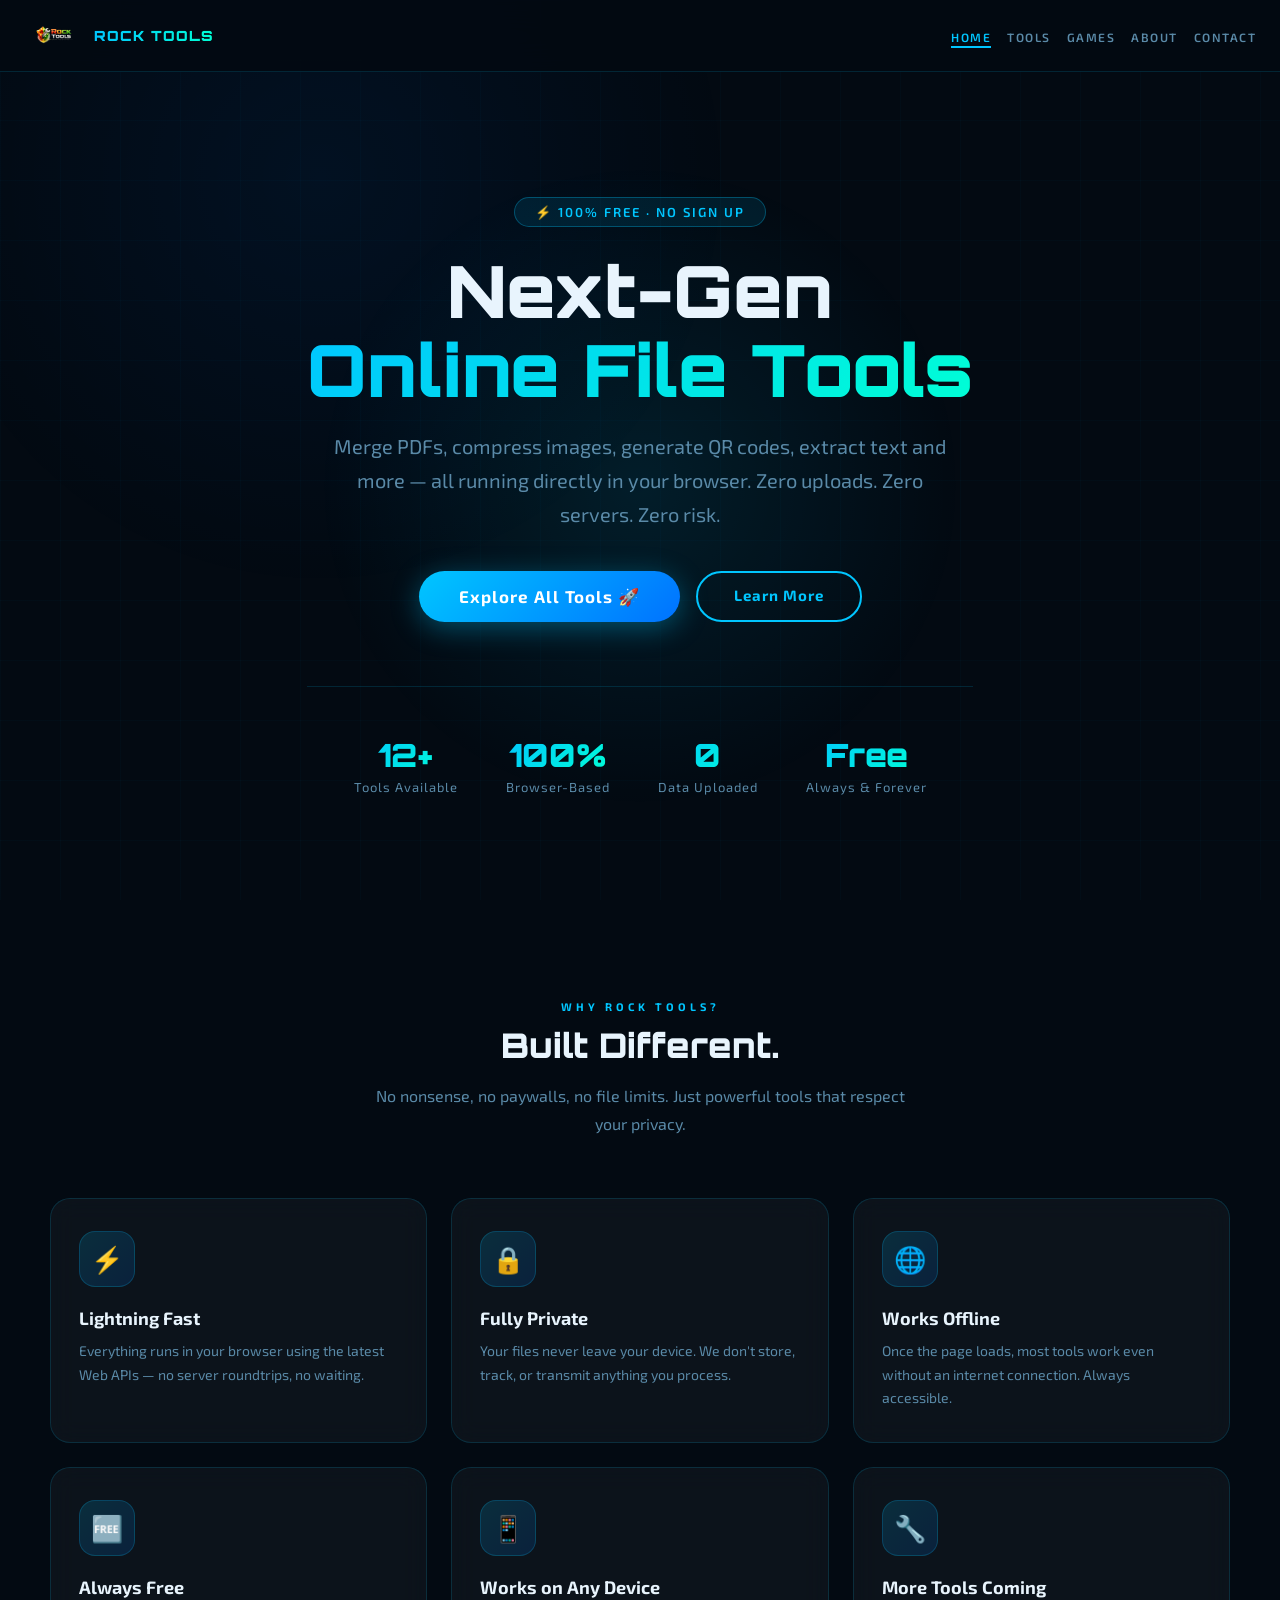
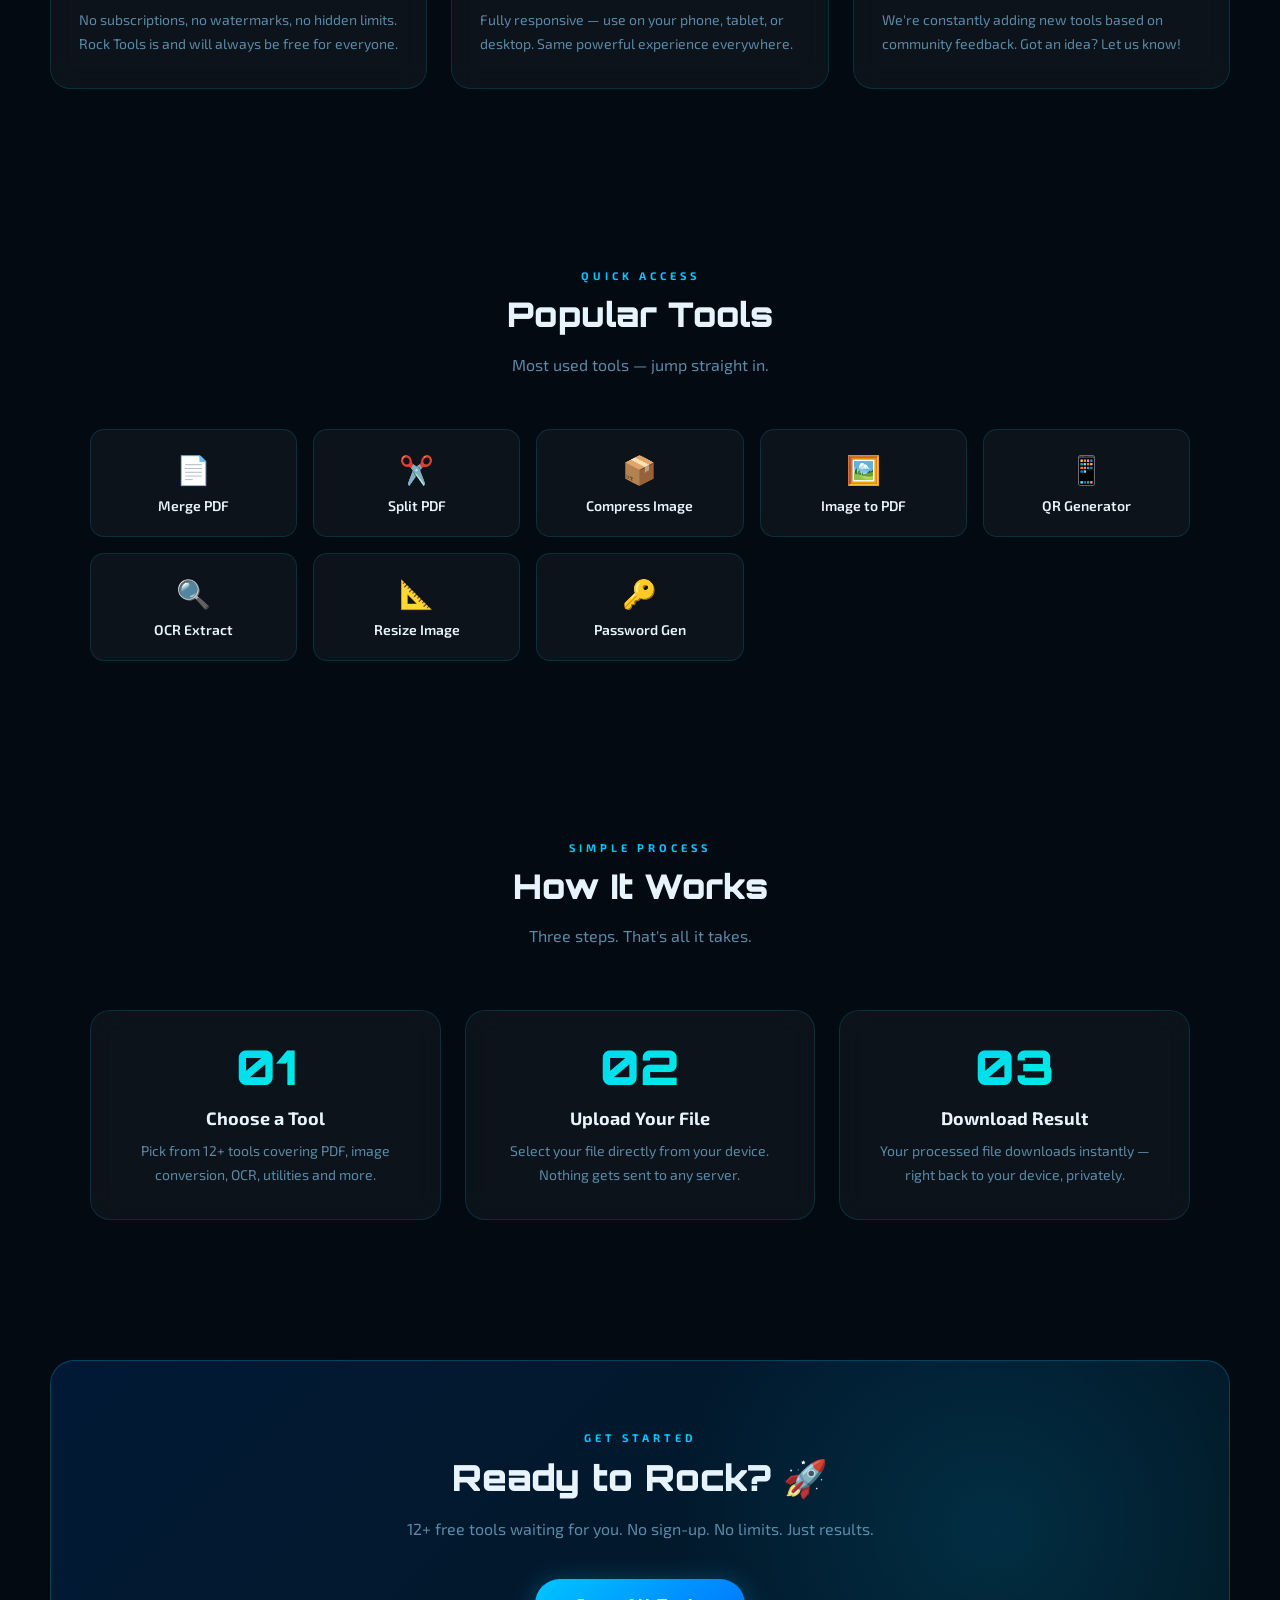
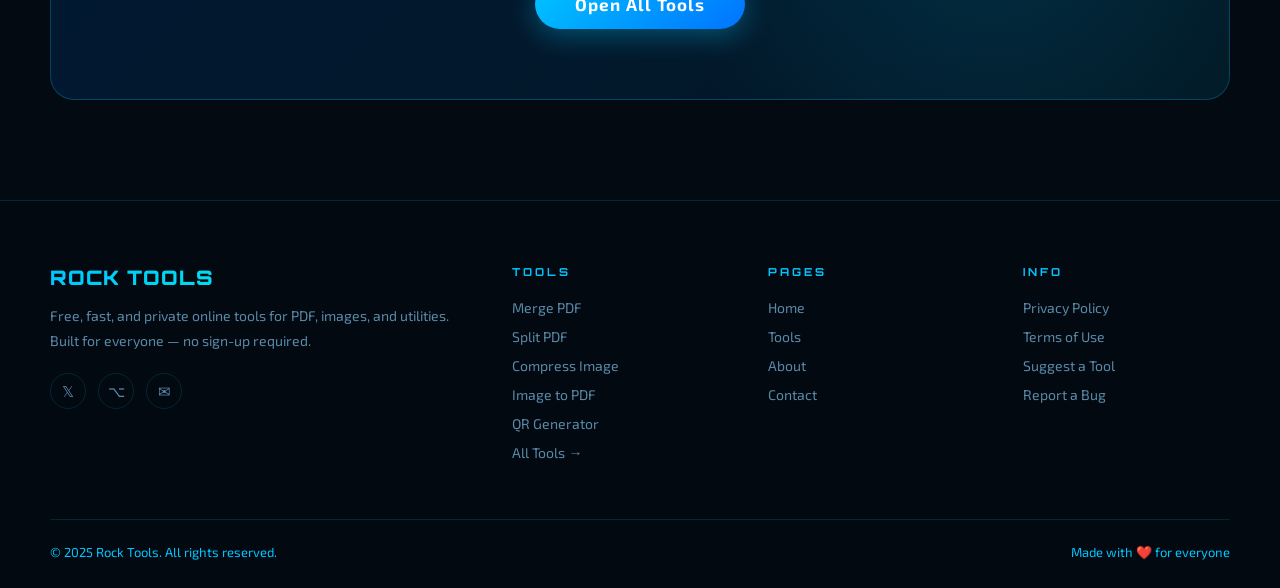
==== index.html @ 7ac8b980 "Add Google site verification meta tag Added Google site verification meta tag for SEO." ====
<!DOCTYPE html>
<html lang="en">
<head>
  <meta charset="UTF-8">
  <meta name="google-site-verification" content="0Az4DFIxm_3NRge4ZJq5dpTdDdcPxz1YiRa53k9NJTc" />
  <meta name="viewport" content="width=device-width, initial-scale=1.0">
  <meta name="description" content="Rock Tools — Free, fast, and secure online tools for PDF, images & more. Everything runs in your browser. No uploads, no servers, 100% private.">
  <title>Rock Tools — Free Online File & Image Tools</title>
  <link rel="stylesheet" href="style.css">
  <style>
    /* ── HOME-ONLY STYLES ── */
    .hero-section {
      position: relative; z-index: 1;
      min-height: 92vh;
      display: flex; align-items: center; justify-content: center;
      text-align: center;
      padding: 80px 24px 60px;
      overflow: hidden;
    }
    .hero-glow {
      position: absolute; top: 50%; left: 50%;
      transform: translate(-50%, -50%);
      width: 700px; height: 700px;
      background: radial-gradient(ellipse, rgba(0,198,255,0.1) 0%, transparent 65%);
      pointer-events: none;
      animation: float 6s ease-in-out infinite;
    }
    .hero-badge {
      display: inline-block;
      background: rgba(0,198,255,0.1);
      border: 1px solid rgba(0,198,255,0.3);
      border-radius: 50px;
      padding: 6px 20px;
      font-size: 13px; font-weight: 600; letter-spacing: 2px;
      text-transform: uppercase; color: var(--accent);
      margin-bottom: 24px;
    }
    .hero-title {
      font-family: 'Orbitron', sans-serif;
      font-size: clamp(36px, 6vw, 72px);
      font-weight: 900; line-height: 1.1;
      margin-bottom: 8px;
    }
    .hero-title .line2 {
      background: linear-gradient(135deg, var(--accent), var(--accent3));
      -webkit-background-clip: text; -webkit-text-fill-color: transparent;
    }
    .hero-sub {
      font-size: clamp(16px, 2vw, 20px);
      color: var(--muted); line-height: 1.7;
      max-width: 620px; margin: 20px auto 40px;
    }
    .hero-btns { display: flex; gap: 16px; justify-content: center; flex-wrap: wrap; }
    .hero-stats {
      display: flex; justify-content: center; gap: 48px; flex-wrap: wrap;
      margin-top: 64px; padding-top: 48px;
      border-top: 1px solid var(--border);
      position: relative; z-index: 1;
    }
    .hero-stat-num {
      font-family: 'Orbitron', sans-serif;
      font-size: 32px; font-weight: 900;
      background: linear-gradient(135deg, var(--accent), var(--accent3));
      -webkit-background-clip: text; -webkit-text-fill-color: transparent;
    }
    .hero-stat-label { font-size: 13px; color: var(--muted); margin-top: 4px; letter-spacing: 1px; }

    /* ── FEATURES ── */
    .features-section { position:relative; z-index:1; padding: 100px 50px; max-width: 1300px; margin: auto; }
    .features-header { text-align: center; margin-bottom: 60px; }
    .features-header .section-sub { margin: 0 auto; }
    .features-grid { display: grid; grid-template-columns: repeat(auto-fit, minmax(280px, 1fr)); gap: 24px; }
    .feature-icon {
      width: 56px; height: 56px; border-radius: 16px;
      background: linear-gradient(135deg, rgba(0,198,255,0.15), rgba(0,114,255,0.15));
      border: 1px solid rgba(0,198,255,0.2);
      display: flex; align-items: center; justify-content: center;
      font-size: 26px; margin-bottom: 20px;
    }
    .feature-title { font-size: 18px; font-weight: 700; margin-bottom: 10px; }
    .feature-desc { font-size: 14px; color: var(--muted); line-height: 1.7; }

    /* ── POPULAR TOOLS ── */
    .popular-section { position:relative; z-index:1; padding: 80px 50px; }
    .popular-section .section-title, .popular-section .section-label { text-align: center; }
    .popular-section .section-sub { margin: 0 auto 50px; text-align:center; }
    .tools-preview-grid {
      display: grid;
      grid-template-columns: repeat(auto-fit, minmax(180px, 1fr));
      gap: 16px; max-width: 1100px; margin: auto;
    }
    .preview-card {
      background: var(--bg-card); border: 1px solid var(--border);
      border-radius: 14px; padding: 22px 16px; text-align: center;
      cursor: pointer; text-decoration: none; color: var(--text);
      transition: transform 0.3s, border-color 0.3s, box-shadow 0.3s;
    }
    .preview-card:hover { transform: translateY(-5px); border-color: rgba(0,198,255,0.4); box-shadow: var(--glow); }
    .preview-card .icon { font-size: 28px; margin-bottom: 10px; }
    .preview-card .name { font-size: 14px; font-weight: 600; }

    /* ── HOW IT WORKS ── */
    .hiw-section { position:relative; z-index:1; padding: 100px 50px; max-width: 1200px; margin: auto; }
    .hiw-section .section-title, .hiw-section .section-label { text-align:center; }
    .hiw-section .section-sub { text-align:center; margin:0 auto 60px; }
    .hiw-grid { display:grid; grid-template-columns:repeat(auto-fit,minmax(220px,1fr)); gap:24px; }
    .hiw-card { text-align:center; position:relative; }
    .hiw-num {
      font-family:'Orbitron',sans-serif; font-size:48px; font-weight:900; line-height:1;
      background:linear-gradient(135deg,var(--accent),var(--accent3));
      -webkit-background-clip:text; -webkit-text-fill-color:transparent;
      margin-bottom:16px;
    }
    .hiw-title { font-size:18px; font-weight:700; margin-bottom:10px; }
    .hiw-desc { font-size:14px; color:var(--muted); line-height:1.7; }

    /* ── CTA BANNER ── */
    .cta-section {
      position:relative; z-index:1; margin: 40px 50px 100px;
      border-radius: 24px; overflow:hidden;
      background: linear-gradient(135deg, rgba(0,114,255,0.15), rgba(0,198,255,0.08));
      border: 1px solid rgba(0,198,255,0.25);
      padding: 70px 40px; text-align:center;
    }
    .cta-section::before {
      content:''; position:absolute; top:-50%; right:-10%; width:60%; height:200%;
      background: radial-gradient(ellipse, rgba(0,198,255,0.12) 0%, transparent 65%);
      pointer-events:none;
    }
    .cta-section .section-title { font-size:36px; margin-bottom:16px; }
    .cta-section .section-sub { margin:0 auto 36px; }

    @media(max-width:600px) {
      .features-section,.popular-section,.hiw-section { padding:60px 20px; }
      .cta-section { margin:20px 20px 60px; padding:50px 24px; }
      .hero-stats { gap:28px; }
    }
  </style>
</head>
<body>

  <nav>
    <a href="index.html" class="logo">
      <img src="logo.png" alt="Rock Tools Logo">
      <span class="logo-text">ROCK TOOLS</span>
    </a>
    <ul>
  <li><a href="index.html" class="active">Home</a></li>
  <li><a href="tools.html">Tools</a></li>
  <li><a href="games.html">Games</a></li>
  <li><a href="about.html">About</a></li>
  <li><a href="contact.html">Contact</a></li>
</ul>
  </nav>

  <!-- HERO -->
  <section class="hero-section">
    <div class="hero-glow"></div>
    <div>
      <div class="hero-badge fadeUp">⚡ 100% Free · No Sign Up</div>
      <h1 class="hero-title">
        <span class="fadeUp d1">Next-Gen</span><br>
        <span class="line2 fadeUp d2">Online File Tools</span>
      </h1>
      <p class="hero-sub fadeUp d3">
        Merge PDFs, compress images, generate QR codes, extract text and more —
        all running directly in your browser. Zero uploads. Zero servers. Zero risk.
      </p>
      <div class="hero-btns fadeUp d4">
        <a href="tools.html" class="btn-primary">Explore All Tools 🚀</a>
        <a href="about.html" class="btn-outline">Learn More</a>
      </div>

      <div class="hero-stats fadeUp d5">
        <div>
          <div class="hero-stat-num">12+</div>
          <div class="hero-stat-label">Tools Available</div>
        </div>
        <div>
          <div class="hero-stat-num">100%</div>
          <div class="hero-stat-label">Browser-Based</div>
        </div>
        <div>
          <div class="hero-stat-num">0</div>
          <div class="hero-stat-label">Data Uploaded</div>
        </div>
        <div>
          <div class="hero-stat-num">Free</div>
          <div class="hero-stat-label">Always & Forever</div>
        </div>
      </div>
    </div>
  </section>

  <!-- FEATURES -->
  <section class="features-section">
    <div class="features-header">
      <div class="section-label">Why Rock Tools?</div>
      <h2 class="section-title">Built Different.</h2>
      <p class="section-sub">No nonsense, no paywalls, no file limits. Just powerful tools that respect your privacy.</p>
    </div>
    <div class="features-grid">
      <div class="glass-card fadeUp d1">
        <div class="feature-icon">⚡</div>
        <div class="feature-title">Lightning Fast</div>
        <div class="feature-desc">Everything runs in your browser using the latest Web APIs — no server roundtrips, no waiting.</div>
      </div>
      <div class="glass-card fadeUp d2">
        <div class="feature-icon">🔒</div>
        <div class="feature-title">Fully Private</div>
        <div class="feature-desc">Your files never leave your device. We don't store, track, or transmit anything you process.</div>
      </div>
      <div class="glass-card fadeUp d3">
        <div class="feature-icon">🌐</div>
        <div class="feature-title">Works Offline</div>
        <div class="feature-desc">Once the page loads, most tools work even without an internet connection. Always accessible.</div>
      </div>
      <div class="glass-card fadeUp d4">
        <div class="feature-icon">🆓</div>
        <div class="feature-title">Always Free</div>
        <div class="feature-desc">No subscriptions, no watermarks, no hidden limits. Rock Tools is and will always be free for everyone.</div>
      </div>
      <div class="glass-card fadeUp d5">
        <div class="feature-icon">📱</div>
        <div class="feature-title">Works on Any Device</div>
        <div class="feature-desc">Fully responsive — use on your phone, tablet, or desktop. Same powerful experience everywhere.</div>
      </div>
      <div class="glass-card fadeUp d6">
        <div class="feature-icon">🔧</div>
        <div class="feature-title">More Tools Coming</div>
        <div class="feature-desc">We're constantly adding new tools based on community feedback. Got an idea? Let us know!</div>
      </div>
    </div>
  </section>

  <!-- POPULAR TOOLS -->
  <section class="popular-section">
    <div class="section-label">Quick Access</div>
    <h2 class="section-title">Popular Tools</h2>
    <p class="section-sub">Most used tools — jump straight in.</p>
    <div class="tools-preview-grid">
      <a href="tools.html" class="preview-card"><div class="icon">📄</div><div class="name">Merge PDF</div></a>
      <a href="tools.html" class="preview-card"><div class="icon">✂️</div><div class="name">Split PDF</div></a>
      <a href="tools.html" class="preview-card"><div class="icon">📦</div><div class="name">Compress Image</div></a>
      <a href="tools.html" class="preview-card"><div class="icon">🖼️</div><div class="name">Image to PDF</div></a>
      <a href="tools.html" class="preview-card"><div class="icon">📱</div><div class="name">QR Generator</div></a>
      <a href="tools.html" class="preview-card"><div class="icon">🔍</div><div class="name">OCR Extract</div></a>
      <a href="tools.html" class="preview-card"><div class="icon">📐</div><div class="name">Resize Image</div></a>
      <a href="tools.html" class="preview-card"><div class="icon">🔑</div><div class="name">Password Gen</div></a>
    </div>
  </section>

  <!-- HOW IT WORKS -->
  <section class="hiw-section">
    <div class="section-label">Simple Process</div>
    <h2 class="section-title">How It Works</h2>
    <p class="section-sub">Three steps. That's all it takes.</p>
    <div class="hiw-grid">
      <div class="glass-card hiw-card fadeUp d1">
        <div class="hiw-num">01</div>
        <div class="hiw-title">Choose a Tool</div>
        <div class="hiw-desc">Pick from 12+ tools covering PDF, image conversion, OCR, utilities and more.</div>
      </div>
      <div class="glass-card hiw-card fadeUp d2">
        <div class="hiw-num">02</div>
        <div class="hiw-title">Upload Your File</div>
        <div class="hiw-desc">Select your file directly from your device. Nothing gets sent to any server.</div>
      </div>
      <div class="glass-card hiw-card fadeUp d3">
        <div class="hiw-num">03</div>
        <div class="hiw-title">Download Result</div>
        <div class="hiw-desc">Your processed file downloads instantly — right back to your device, privately.</div>
      </div>
    </div>
  </section>

  <!-- CTA BANNER -->
  <section class="cta-section">
    <div class="section-label">Get Started</div>
    <h2 class="section-title">Ready to Rock? 🚀</h2>
    <p class="section-sub">12+ free tools waiting for you. No sign-up. No limits. Just results.</p>
    <a href="tools.html" class="btn-primary">Open All Tools</a>
  </section>

  <!-- FOOTER -->
  <footer>
    <div class="footer-grid">
      <div class="footer-brand">
        <div class="logo-text">ROCK TOOLS</div>
        <p>Free, fast, and private online tools for PDF, images, and utilities. Built for everyone — no sign-up required.</p>
        <div class="footer-social">
          <a href="#" title="Twitter">𝕏</a>
          <a href="#" title="GitHub">⌥</a>
          <a href="#" title="Email">✉</a>
        </div>
      </div>
      <div class="footer-col">
        <h4>Tools</h4>
        <ul>
          <li><a href="tools.html">Merge PDF</a></li>
          <li><a href="tools.html">Split PDF</a></li>
          <li><a href="tools.html">Compress Image</a></li>
          <li><a href="tools.html">Image to PDF</a></li>
          <li><a href="tools.html">QR Generator</a></li>
          <li><a href="tools.html">All Tools →</a></li>
        </ul>
      </div>
      <div class="footer-col">
        <h4>Pages</h4>
        <ul>
          <li><a href="index.html">Home</a></li>
          <li><a href="tools.html">Tools</a></li>
          <li><a href="about.html">About</a></li>
          <li><a href="contact.html">Contact</a></li>
        </ul>
      </div>
      <div class="footer-col">
        <h4>Info</h4>
        <ul>
          <li><a href="#">Privacy Policy</a></li>
          <li><a href="#">Terms of Use</a></li>
          <li><a href="contact.html">Suggest a Tool</a></li>
          <li><a href="contact.html">Report a Bug</a></li>
        </ul>
      </div>
    </div>
    <div class="footer-bottom">
      <span>© 2025 <span>Rock Tools</span>. All rights reserved.</span>
      <span>Made with ❤️ for everyone</span>
    </div>
  </footer>

</body>
</html>
---- style.css ----
@import url('https://fonts.googleapis.com/css2?family=Orbitron:wght@700;900&family=Exo+2:wght@300;400;600;700&display=swap');

:root {
  --bg:         #030a12;
  --bg-card:    rgba(255,255,255,0.04);
  --accent:     #00c6ff;
  --accent2:    #0072ff;
  --accent3:    #00ffd5;
  --text:       #e8f4fd;
  --muted:      #5a8aa8;
  --border:     rgba(0,198,255,0.15);
  --glow:       0 0 30px rgba(0,198,255,0.22);
}

* { box-sizing: border-box; margin: 0; padding: 0; }
html { scroll-behavior: smooth; }

body {
  font-family: 'Exo 2', sans-serif;
  background: var(--bg);
  color: var(--text);
  min-height: 100vh;
  overflow-x: hidden;
}

/* Grid lines bg */
body::before {
  content: '';
  position: fixed; inset: 0; z-index: 0; pointer-events: none;
  background-image:
    linear-gradient(rgba(0,198,255,0.025) 1px, transparent 1px),
    linear-gradient(90deg, rgba(0,198,255,0.025) 1px, transparent 1px);
  background-size: 60px 60px;
}

/* Glow orb */
body::after {
  content: '';
  position: fixed; top: -30%; left: -10%; width: 70vw; height: 70vw; z-index: 0; pointer-events: none;
  background: radial-gradient(ellipse, rgba(0,114,255,0.07) 0%, transparent 65%);
}

/* ── NAVBAR ── */
nav {
  position: sticky; top: 0; z-index: 100;
  display: flex; justify-content: space-between; align-items: center;
  padding: 0 24px; height: 72px;
  background: rgba(3,10,18,0.88);
  backdrop-filter: blur(20px);
  border-bottom: 1px solid var(--border);
}
.logo { display: flex; align-items: center; gap: 10px; text-decoration: none; flex-shrink: 0; }
.logo img { height: 40px; }
.logo-text {
  font-family: 'Orbitron', sans-serif;
  font-size: 14px; font-weight: 900; letter-spacing: 1px;
  white-space: nowrap;
  background: linear-gradient(90deg, var(--accent), var(--accent3));
  -webkit-background-clip: text; -webkit-text-fill-color: transparent;
}
nav ul { display: flex; gap: 16px; list-style: none; align-items: center; }
nav ul li a {
  color: var(--muted); text-decoration: none;
  font-size: 12px; font-weight: 600;
  letter-spacing: 1.5px; text-transform: uppercase;
  transition: color 0.2s; position: relative;
  white-space: nowrap;
}
nav ul li a::after {
  content: ''; position: absolute; bottom: -4px; left: 0;
  width: 0; height: 2px;
  background: var(--accent); transition: width 0.3s;
}
nav ul li a:hover, nav ul li a.active { color: var(--accent); }
nav ul li a:hover::after, nav ul li a.active::after { width: 100%; }

/* ── BUTTONS ── */
.btn-primary {
  display: inline-block; padding: 15px 40px;
  background: linear-gradient(135deg, var(--accent), var(--accent2));
  border: none; border-radius: 50px; color: #fff;
  font-family: 'Exo 2', sans-serif; font-size: 17px; font-weight: 700; letter-spacing: 1px;
  cursor: pointer; text-decoration: none;
  box-shadow: 0 6px 28px rgba(0,198,255,0.35);
  transition: transform 0.3s, box-shadow 0.3s;
}
.btn-primary:hover { transform: translateY(-3px) scale(1.04); box-shadow: 0 14px 40px rgba(0,198,255,0.55); }

.btn-outline {
  display: inline-block; padding: 13px 36px;
  background: transparent; border: 2px solid var(--accent); border-radius: 50px;
  color: var(--accent); font-family: 'Exo 2', sans-serif; font-size: 15px; font-weight: 700;
  cursor: pointer; text-decoration: none; letter-spacing: 1px; transition: all 0.3s;
}
.btn-outline:hover { background: var(--accent); color: #fff; transform: translateY(-2px); box-shadow: 0 8px 28px rgba(0,198,255,0.4); }

/* ── GLASS CARD ── */
.glass-card {
  background: var(--bg-card); border: 1px solid var(--border);
  border-radius: 20px; padding: 32px 28px; backdrop-filter: blur(12px);
  transition: transform 0.3s, border-color 0.3s, box-shadow 0.3s; position: relative; z-index: 1;
}
.glass-card:hover { transform: translateY(-6px); border-color: rgba(0,198,255,0.4); box-shadow: var(--glow); }

/* ── SECTION HELPERS ── */
.section-label { font-size: 11px; font-weight: 700; letter-spacing: 4px; text-transform: uppercase; color: var(--accent); margin-bottom: 12px; }
.section-title { font-family: 'Orbitron', sans-serif; font-size: 34px; font-weight: 900; line-height: 1.2; margin-bottom: 16px; }
.section-sub { font-size: 16px; color: var(--muted); line-height: 1.75; max-width: 560px; }

/* ── ANIMATIONS ── */
@keyframes fadeUp { from { opacity:0; transform:translateY(28px); } to { opacity:1; transform:translateY(0); } }
@keyframes float  { 0%,100% { transform:translateY(0); } 50% { transform:translateY(-10px); } }
@keyframes spin   { to { transform: rotate(360deg); } }

.fadeUp { animation: fadeUp 0.65s ease both; }
.d1 { animation-delay:.1s; } .d2 { animation-delay:.2s; } .d3 { animation-delay:.3s; }
.d4 { animation-delay:.4s; } .d5 { animation-delay:.5s; } .d6 { animation-delay:.6s; }

/* ── FOOTER ── */
footer { position:relative; z-index:1; border-top:1px solid var(--border); background:rgba(3,10,18,0.95); padding:64px 50px 28px; }
.footer-grid { display:grid; grid-template-columns:2fr 1fr 1fr 1fr; gap:48px; max-width:1200px; margin:0 auto 48px; }
.footer-brand .logo-text {
  font-size: 20px;
  background: linear-gradient(90deg, var(--accent), var(--accent3));
  -webkit-background-clip: text;
  -webkit-text-fill-color: transparent;
}
.footer-brand p { margin-top:14px; color:var(--muted); font-size:14px; line-height:1.75; }
.footer-social { display:flex; gap:12px; margin-top:20px; }
.footer-social a { width:36px; height:36px; border-radius:50%; border:1px solid var(--border); display:flex; align-items:center; justify-content:center; color:var(--muted); font-size:15px; text-decoration:none; transition:all 0.2s; }
.footer-social a:hover { border-color:var(--accent); color:var(--accent); box-shadow:0 0 12px rgba(0,198,255,0.3); }
.footer-col h4 { font-family:'Orbitron',sans-serif; font-size:11px; letter-spacing:3px; text-transform:uppercase; color:var(--accent); margin-bottom:18px; }
.footer-col ul { list-style:none; }
.footer-col ul li { margin-bottom:10px; }
.footer-col ul li a { color:var(--muted); text-decoration:none; font-size:14px; transition:color 0.2s; }
.footer-col ul li a:hover { color:var(--accent); }
.footer-bottom { max-width:1200px; margin:0 auto; padding-top:24px; border-top:1px solid var(--border); display:flex; justify-content:space-between; align-items:center; font-size:13px; color:var(--muted); }
.footer-bottom span { color:var(--accent); }

/* ── TOOLS & GAMES PAGE ── */
.title {
  font-family: 'Orbitron', sans-serif;
  text-align: center;
  font-size: 34px; font-weight: 900;
  padding: 50px 0 0;
  width: 100%;
  display: block;
  position: relative; z-index: 1;
  background: linear-gradient(90deg, var(--accent), var(--accent3));
  -webkit-background-clip: text; -webkit-text-fill-color: transparent;
}
.toolsGrid {
  display: grid;
  grid-template-columns: repeat(auto-fit, minmax(260px, 1fr));
  gap: 22px;
  padding: 36px 50px;
  max-width: 1300px;
  width: 100%;
  margin: 0 auto;
  position: relative; z-index: 1;
}
.toolCard {
  background: rgba(255,255,255,0.04);
  border: 1px solid var(--border);
  padding: 22px 18px; border-radius: 16px;
  text-align: center; backdrop-filter: blur(12px);
  transition: transform 0.3s, border-color 0.3s, box-shadow 0.3s;
  display: flex; flex-direction: column; gap: 10px; align-items: stretch;
}
.toolCard:hover { transform: translateY(-5px); border-color: rgba(0,198,255,0.4); box-shadow: var(--glow); }
.toolCard h3 { font-size: 16px; font-weight: 700; text-align: center; }
.fileLabel {
  display: block; background: rgba(255,255,255,0.04);
  border: 1.5px dashed var(--border); border-radius: 10px;
  padding: 10px 14px; cursor: pointer; font-size: 13px;
  color: var(--muted); text-align: center;
  transition: border-color 0.2s, background 0.2s;
  overflow: hidden; text-overflow: ellipsis; white-space: nowrap;
}
.fileLabel:hover { border-color: var(--accent); background: rgba(0,198,255,0.07); color: #fff; }
.fileLabel input[type="file"] { display: none; }
.toolCard input[type="text"],
.toolCard input[type="number"] {
  width: 100%; padding: 9px 12px; border-radius: 8px;
  border: 1px solid var(--border); background: rgba(255,255,255,0.05);
  color: white; font-family: 'Exo 2', sans-serif; font-size: 14px;
}
.toolCard input::placeholder { color: var(--muted); }
.inputRow { display: flex; gap: 8px; align-items: center; }
.inputRow input[type="number"] { flex: 1; }
.checkRow { display: flex; justify-content: center; gap: 12px; flex-wrap: wrap; font-size: 13px; }
.checkRow label { display: flex; align-items: center; gap: 4px; cursor: pointer; color: var(--muted); }
.toolCard button {
  background: linear-gradient(135deg, var(--accent), var(--accent2));
  border: none; padding: 11px 20px; border-radius: 10px;
  color: white; cursor: pointer; font-family: 'Exo 2', sans-serif;
  font-size: 14px; font-weight: 700; width: 100%;
  transition: transform 0.2s, box-shadow 0.2s;
}
.toolCard button:hover:not(:disabled) { transform: translateY(-2px); box-shadow: 0 6px 20px rgba(0,198,255,0.4); }
.toolCard button:disabled { background: rgba(255,255,255,0.1); cursor: not-allowed; opacity: 0.5; }
.result { margin: 2px 0 0; font-size: 13px; min-height: 18px; word-break: break-all; color: #4ade80; }
.hint { margin: 0; font-size: 12px; color: var(--muted); }
#qr img { border-radius: 10px; }

/* ── RESPONSIVE ── */
@media (max-width: 900px) {
  nav ul { gap: 12px; }
  .logo-text { font-size: 13px; }
}
@media (max-width: 768px) {
  nav { padding: 0 16px; }
  .logo-text { font-size: 12px; letter-spacing: 0.5px; }
  nav ul { gap: 10px; }
  nav ul li a { font-size: 11px; letter-spacing: 1px; }
  .footer-grid { grid-template-columns: 1fr 1fr; gap: 28px; }
  .toolsGrid { padding: 20px 16px; }
  .title { font-size: 28px; }
}
@media (max-width: 600px) {
  nav ul { gap: 8px; }
  nav ul li a { font-size: 10px; letter-spacing: 0.5px; }
  .logo img { height: 32px; }
  .logo-text { font-size: 11px; }
  .section-title { font-size: 24px; }
  .title { font-size: 24px; }
  .toolsGrid { padding: 16px; gap: 14px; }
  footer { padding: 40px 20px 20px; }
  .footer-grid { grid-template-columns: 1fr; }
  .footer-bottom { flex-direction: column; gap: 8px; text-align: center; }
}
/*-------tic tac toe ---*/
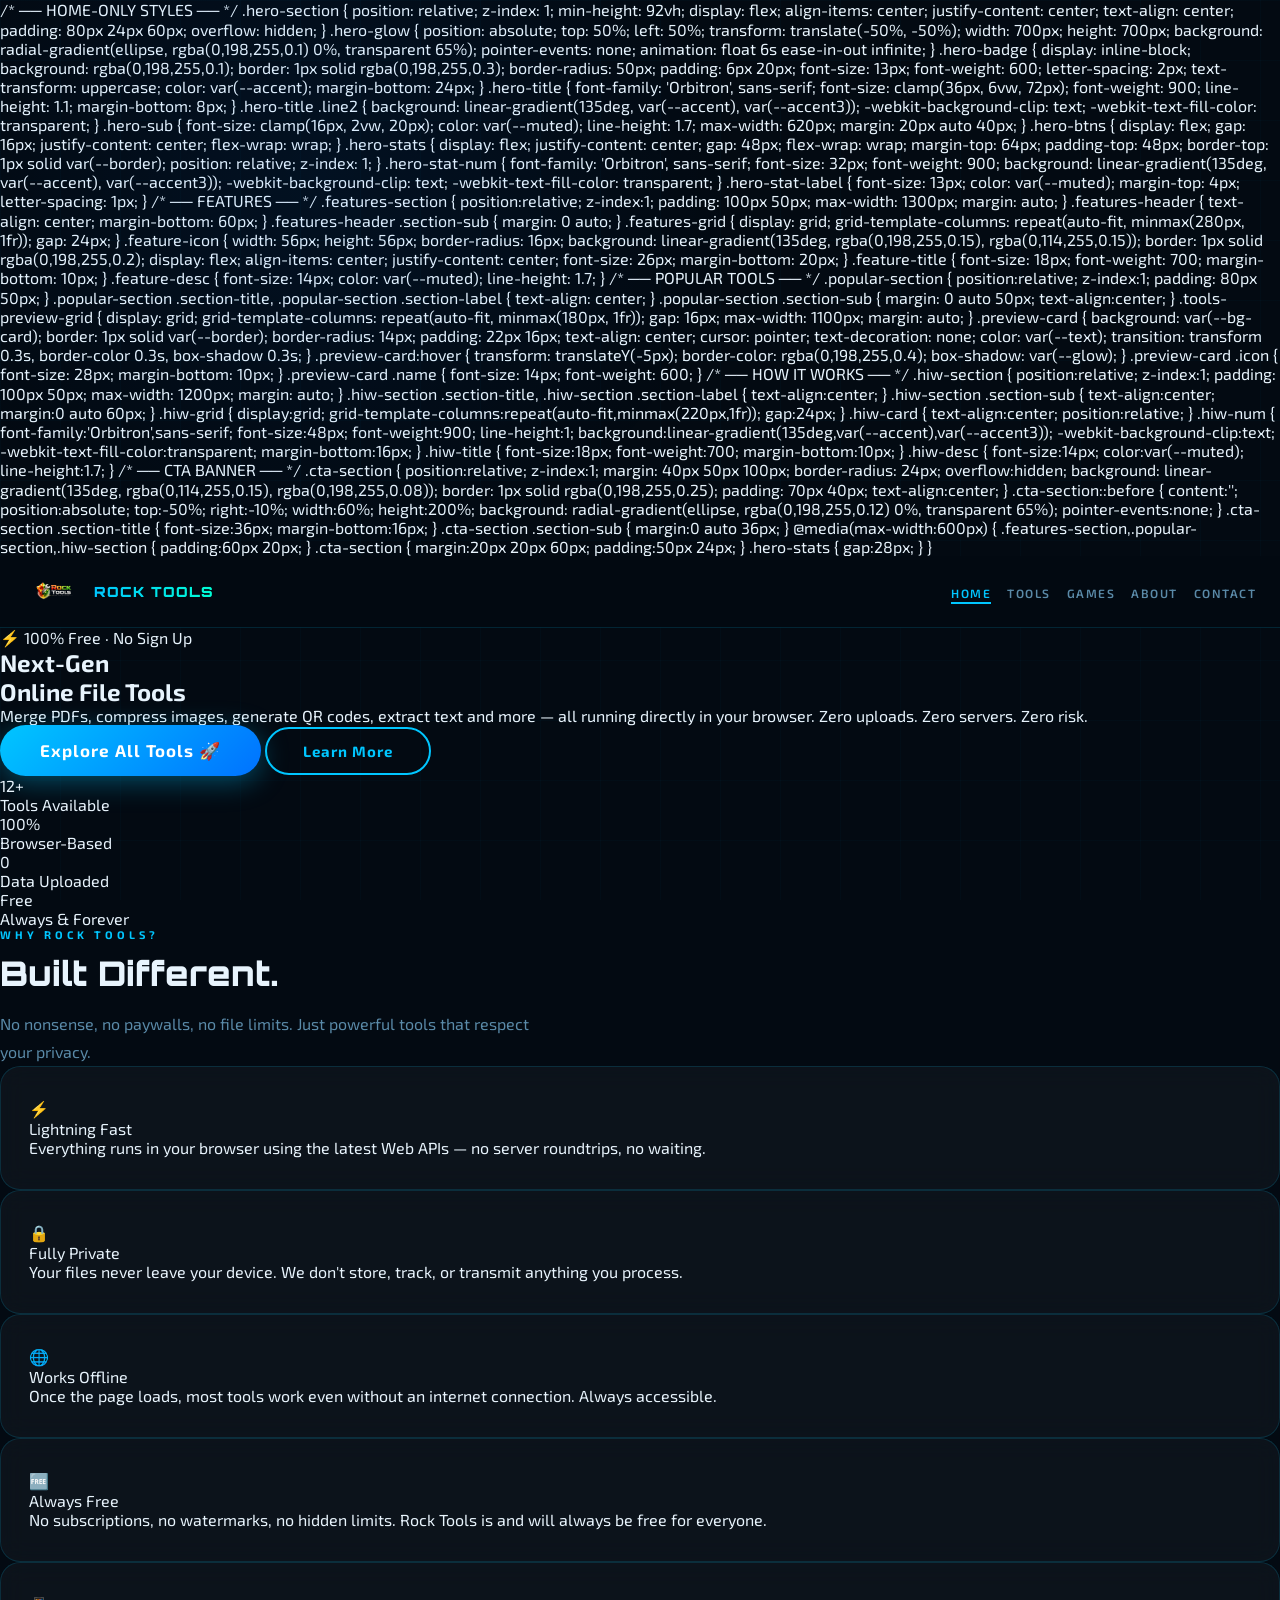
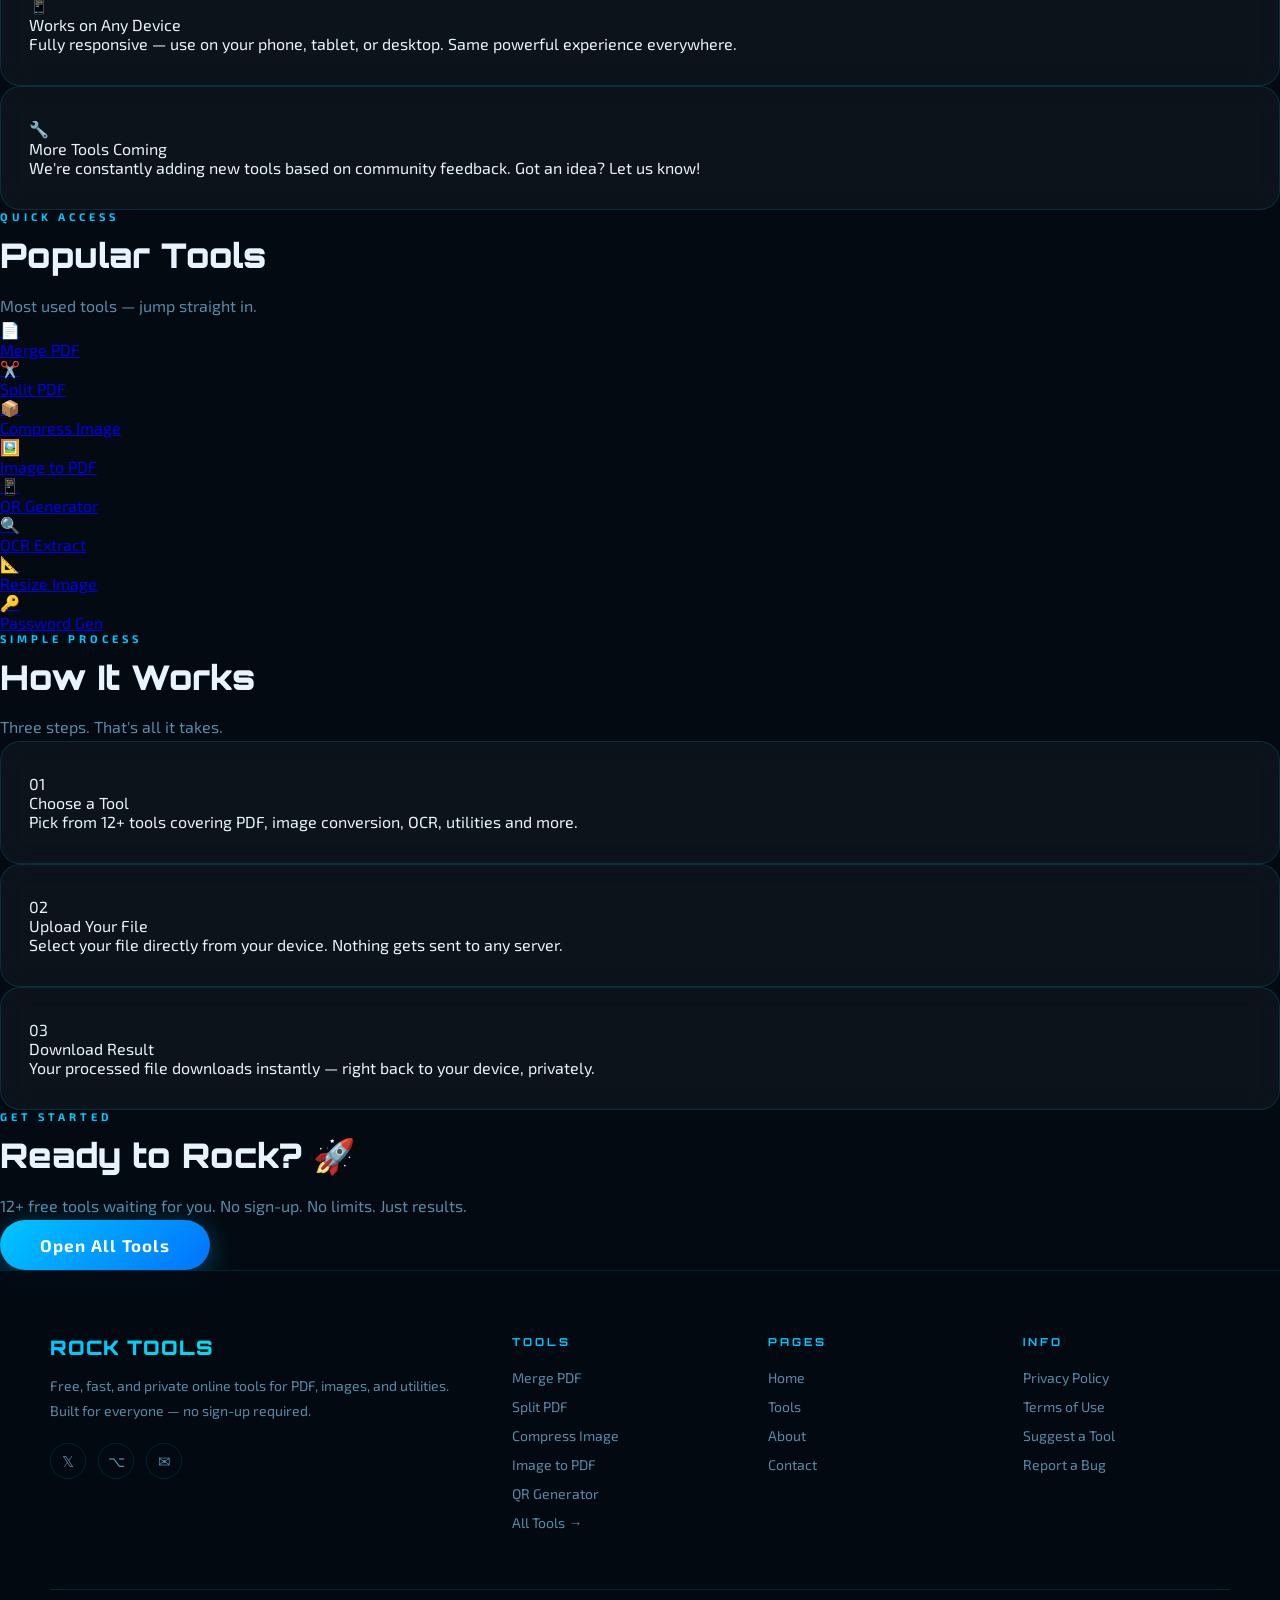
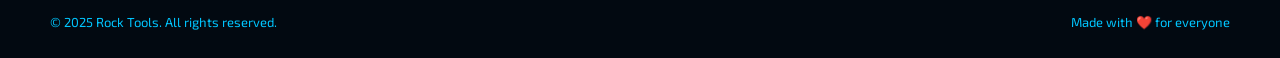
==== commit e9cc2365: "Revise SEO meta tags and title in index.html Updated SEO meta tags and title for better visibility." ====
--- a/index.html
+++ b/index.html
@@ -4,10 +4,28 @@
   <meta charset="UTF-8">
   <meta name="google-site-verification" content="0Az4DFIxm_3NRge4ZJq5dpTdDdcPxz1YiRa53k9NJTc" />
   <meta name="viewport" content="width=device-width, initial-scale=1.0">
-  <meta name="description" content="Rock Tools — Free, fast, and secure online tools for PDF, images & more. Everything runs in your browser. No uploads, no servers, 100% private.">
-  <title>Rock Tools — Free Online File & Image Tools</title>
+
+  <!-- SEO Meta Tags -->
+  <title>Rock Tools — Free Online PDF & Image Tools | No Sign Up</title>
+  <meta name="description" content="Free online tools for PDF merge, split, compress images, QR code generator, OCR text extract and more. 100% browser-based, no uploads, no sign up required.">
+  <meta name="keywords" content="free online tools, PDF merge, compress image, QR code generator, image to PDF, OCR extract, password generator, rock tools">
+  <meta name="author" content="Rock Tools">
+  <meta name="robots" content="index, follow">
+
+  <!-- Open Graph (WhatsApp, Facebook preview) -->
+  <meta property="og:title" content="Rock Tools — Free Online PDF & Image Tools">
+  <meta property="og:description" content="Free browser-based tools for PDF, images & utilities. No uploads, no sign up, 100% private.">
+  <meta property="og:url" content="https://rock1200pq-pixel.github.io/sujeet-tools/">
+  <meta property="og:type" content="website">
+  <meta property="og:image" content="https://rock1200pq-pixel.github.io/sujeet-tools/logo.png">
+
+  <!-- Twitter Card -->
+  <meta name="twitter:card" content="summary_large_image">
+  <meta name="twitter:title" content="Rock Tools — Free Online PDF & Image Tools">
+  <meta name="twitter:description" content="Free browser-based tools for PDF, images & utilities. No uploads, no sign up, 100% private.">
+
+  <link rel="canonical" href="https://rock1200pq-pixel.github.io/sujeet-tools/">
   <link rel="stylesheet" href="style.css">
-  <style>
     /* ── HOME-ONLY STYLES ── */
     .hero-section {
       position: relative; z-index: 1;
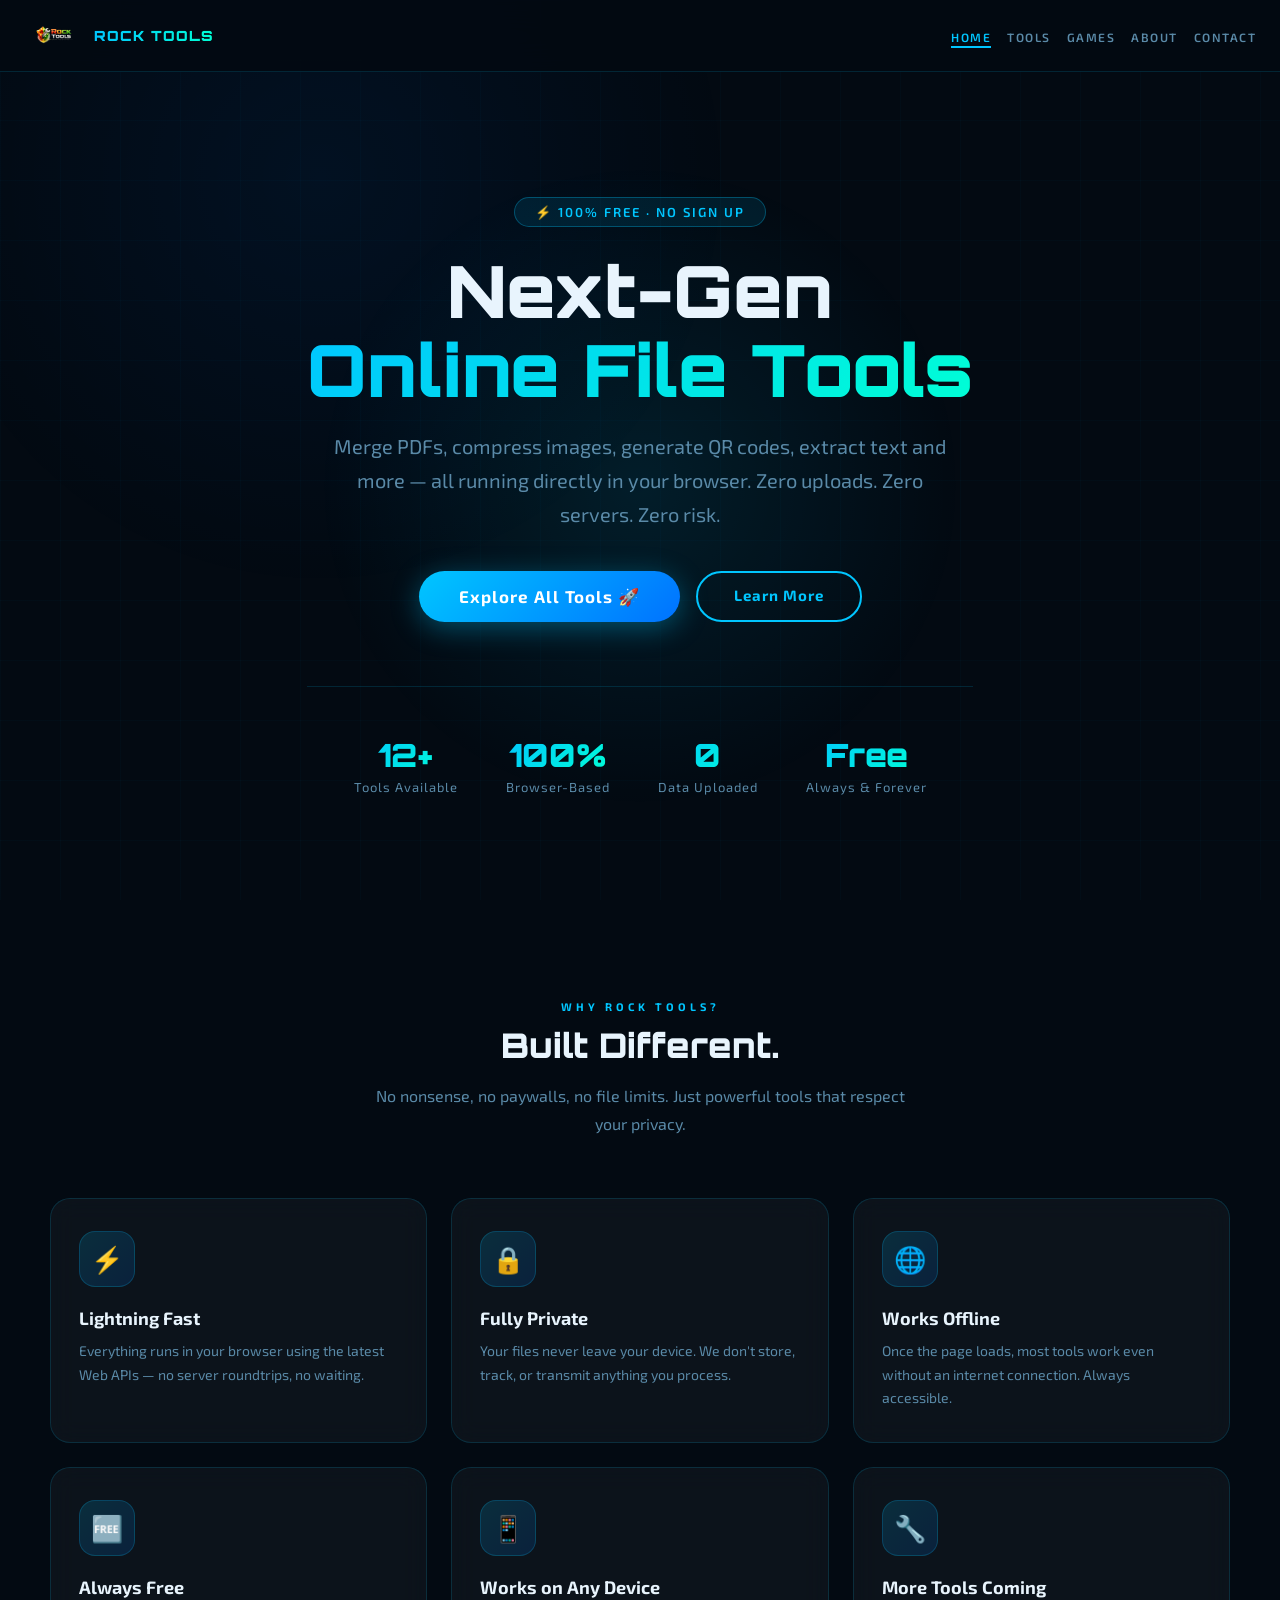
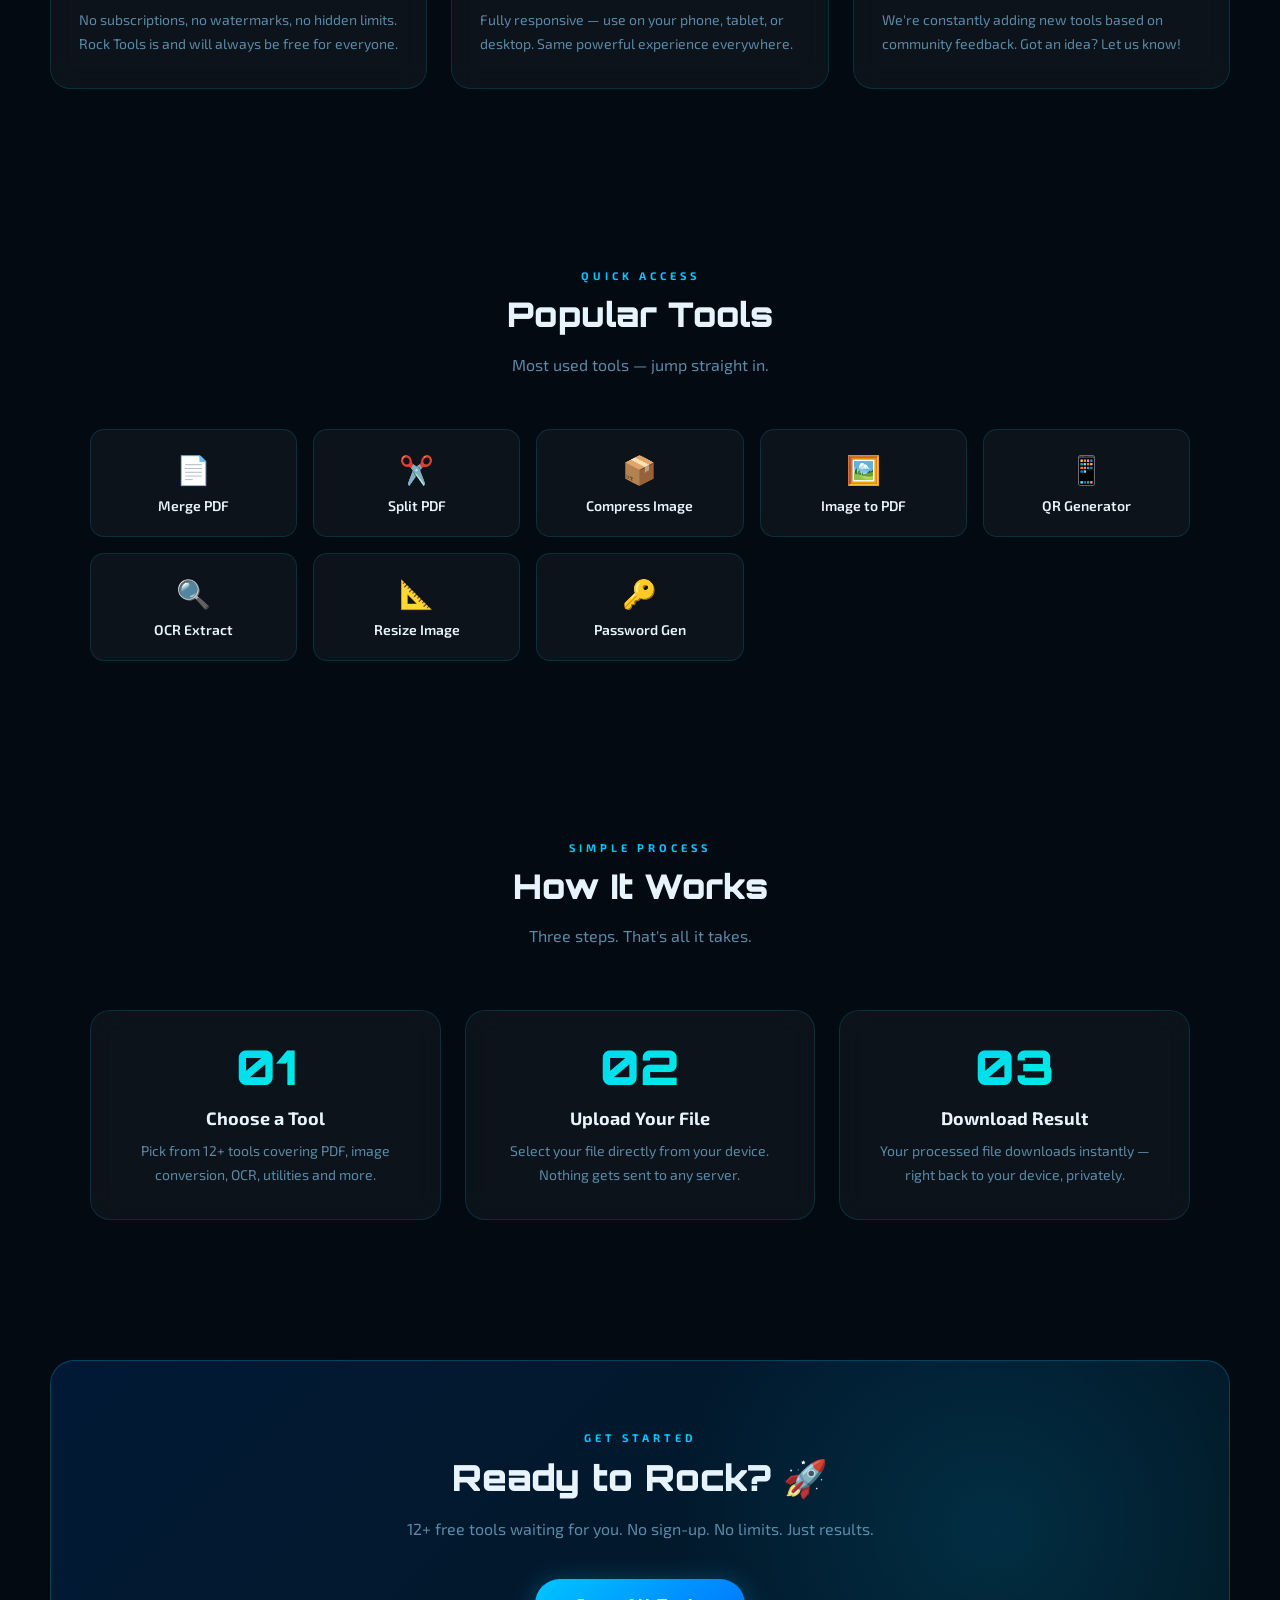
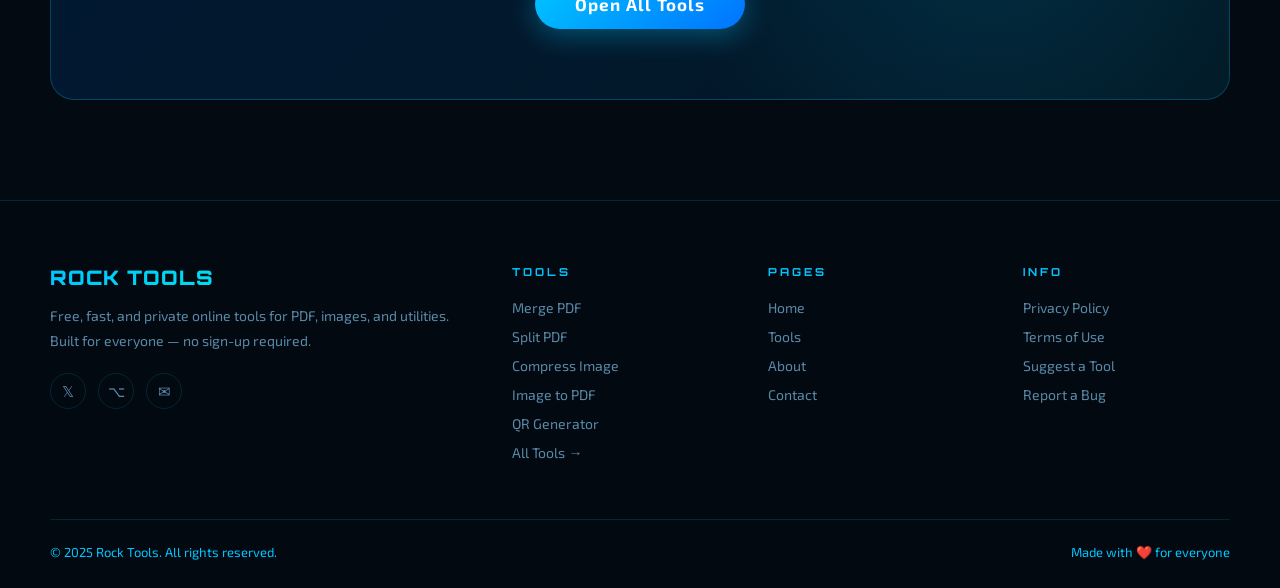
==== commit 0e71bfec: "Revise SEO meta tags in index.html Updated title and description meta tags for better SEO." ====
--- a/index.html
+++ b/index.html
@@ -4,28 +4,10 @@
   <meta charset="UTF-8">
   <meta name="google-site-verification" content="0Az4DFIxm_3NRge4ZJq5dpTdDdcPxz1YiRa53k9NJTc" />
   <meta name="viewport" content="width=device-width, initial-scale=1.0">
-
-  <!-- SEO Meta Tags -->
-  <title>Rock Tools — Free Online PDF & Image Tools | No Sign Up</title>
-  <meta name="description" content="Free online tools for PDF merge, split, compress images, QR code generator, OCR text extract and more. 100% browser-based, no uploads, no sign up required.">
-  <meta name="keywords" content="free online tools, PDF merge, compress image, QR code generator, image to PDF, OCR extract, password generator, rock tools">
-  <meta name="author" content="Rock Tools">
-  <meta name="robots" content="index, follow">
-
-  <!-- Open Graph (WhatsApp, Facebook preview) -->
-  <meta property="og:title" content="Rock Tools — Free Online PDF & Image Tools">
-  <meta property="og:description" content="Free browser-based tools for PDF, images & utilities. No uploads, no sign up, 100% private.">
-  <meta property="og:url" content="https://rock1200pq-pixel.github.io/sujeet-tools/">
-  <meta property="og:type" content="website">
-  <meta property="og:image" content="https://rock1200pq-pixel.github.io/sujeet-tools/logo.png">
-
-  <!-- Twitter Card -->
-  <meta name="twitter:card" content="summary_large_image">
-  <meta name="twitter:title" content="Rock Tools — Free Online PDF & Image Tools">
-  <meta name="twitter:description" content="Free browser-based tools for PDF, images & utilities. No uploads, no sign up, 100% private.">
-
-  <link rel="canonical" href="https://rock1200pq-pixel.github.io/sujeet-tools/">
+  <meta name="description" content="Rock Tools — Free, fast, and secure online tools for PDF, images & more. Everything runs in your browser. No uploads, no servers, 100% private.">
+  <title>Rock Tools — Free Online File & Image Tools</title>
   <link rel="stylesheet" href="style.css">
+  <style>
     /* ── HOME-ONLY STYLES ── */
     .hero-section {
       position: relative; z-index: 1;
